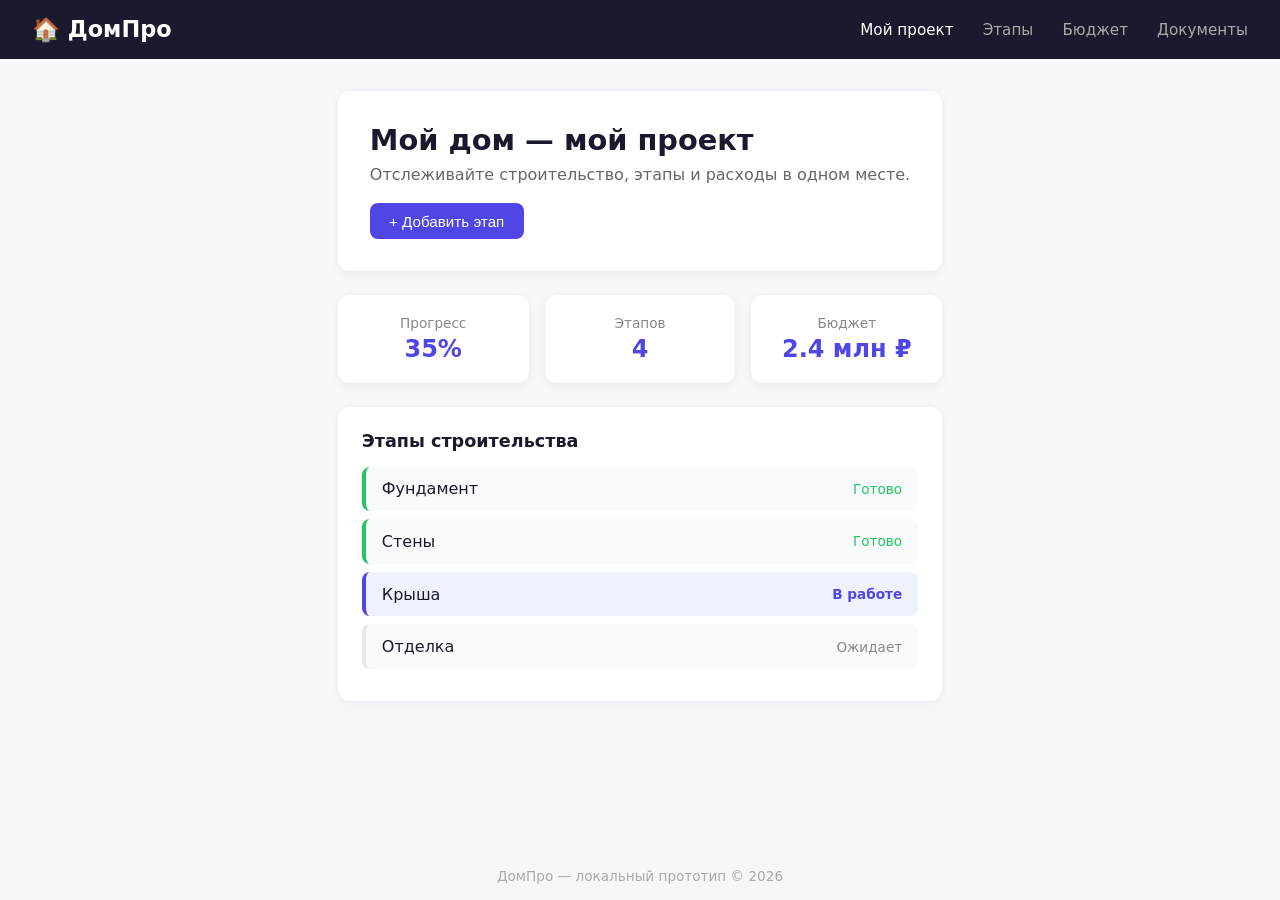
==== index.html @ 9879916e "Initial commit: ДомПро prototype landing page. Add static HTML/CSS/JS prototype with project dashboa" ====
<!DOCTYPE html>
<html lang="ru">
<head>
  <meta charset="UTF-8" />
  <meta name="viewport" content="width=device-width, initial-scale=1.0" />
  <title>ДомПро — Мой проект</title>
  <link rel="stylesheet" href="css/style.css" />
</head>
<body>
  <header class="header">
    <div class="logo">🏠 ДомПро</div>
    <nav class="nav">
      <a href="#" class="active">Мой проект</a>
      <a href="#">Этапы</a>
      <a href="#">Бюджет</a>
      <a href="#">Документы</a>
    </nav>
  </header>

  <main class="container">
    <section class="hero">
      <h1>Мой дом — мой проект</h1>
      <p>Отслеживайте строительство, этапы и расходы в одном месте.</p>
      <button class="btn btn-primary" id="addStageBtn">+ Добавить этап</button>
    </section>

    <section class="stats">
      <div class="stat-card">
        <span class="stat-label">Прогресс</span>
        <span class="stat-value" id="progressValue">35%</span>
      </div>
      <div class="stat-card">
        <span class="stat-label">Этапов</span>
        <span class="stat-value" id="stagesCount">4</span>
      </div>
      <div class="stat-card">
        <span class="stat-label">Бюджет</span>
        <span class="stat-value">2.4 млн ₽</span>
      </div>
    </section>

    <section class="stages">
      <h2>Этапы строительства</h2>
      <ul class="stage-list" id="stageList">
        <li class="stage-item done">
          <span class="stage-name">Фундамент</span>
          <span class="stage-status">Готово</span>
        </li>
        <li class="stage-item done">
          <span class="stage-name">Стены</span>
          <span class="stage-status">Готово</span>
        </li>
        <li class="stage-item active">
          <span class="stage-name">Крыша</span>
          <span class="stage-status">В работе</span>
        </li>
        <li class="stage-item">
          <span class="stage-name">Отделка</span>
          <span class="stage-status">Ожидает</span>
        </li>
      </ul>
    </section>
  </main>

  <footer class="footer">
    <p>ДомПро — локальный прототип © 2026</p>
  </footer>

  <script src="js/app.js"></script>
</body>
</html>
---- css/style.css ----
* {
  margin: 0;
  padding: 0;
  box-sizing: border-box;
}

body {
  font-family: system-ui, -apple-system, sans-serif;
  background: #f5f7fa;
  color: #1a1a2e;
  min-height: 100vh;
  display: flex;
  flex-direction: column;
}

.header {
  background: #1a1a2e;
  color: white;
  padding: 1rem 2rem;
  display: flex;
  justify-content: space-between;
  align-items: center;
}

.logo {
  font-size: 1.4rem;
  font-weight: 700;
}

.nav a {
  color: #aaa;
  text-decoration: none;
  margin-left: 1.5rem;
  font-size: 0.95rem;
}

.nav a.active,
.nav a:hover {
  color: white;
}

.container {
  max-width: 900px;
  margin: 0 auto;
  padding: 2rem;
  flex: 1;
}

.hero {
  background: white;
  border-radius: 12px;
  padding: 2rem;
  margin-bottom: 1.5rem;
  box-shadow: 0 2px 8px rgba(0, 0, 0, 0.06);
}

.hero h1 {
  font-size: 1.8rem;
  margin-bottom: 0.5rem;
}

.hero p {
  color: #666;
  margin-bottom: 1.2rem;
}

.btn {
  padding: 0.6rem 1.2rem;
  border: none;
  border-radius: 8px;
  cursor: pointer;
  font-size: 0.95rem;
}

.btn-primary {
  background: #4f46e5;
  color: white;
}

.btn-primary:hover {
  background: #4338ca;
}

.stats {
  display: grid;
  grid-template-columns: repeat(3, 1fr);
  gap: 1rem;
  margin-bottom: 1.5rem;
}

.stat-card {
  background: white;
  border-radius: 12px;
  padding: 1.2rem;
  text-align: center;
  box-shadow: 0 2px 8px rgba(0, 0, 0, 0.06);
}

.stat-label {
  display: block;
  color: #888;
  font-size: 0.85rem;
  margin-bottom: 0.3rem;
}

.stat-value {
  font-size: 1.5rem;
  font-weight: 700;
  color: #4f46e5;
}

.stages {
  background: white;
  border-radius: 12px;
  padding: 1.5rem;
  box-shadow: 0 2px 8px rgba(0, 0, 0, 0.06);
}

.stages h2 {
  font-size: 1.1rem;
  margin-bottom: 1rem;
}

.stage-list {
  list-style: none;
}

.stage-item {
  display: flex;
  justify-content: space-between;
  align-items: center;
  padding: 0.8rem 1rem;
  border-radius: 8px;
  margin-bottom: 0.5rem;
  background: #f9fafb;
  border-left: 4px solid #e5e7eb;
}

.stage-item.done {
  border-left-color: #22c55e;
}

.stage-item.active {
  border-left-color: #4f46e5;
  background: #eef2ff;
}

.stage-name {
  font-weight: 500;
}

.stage-status {
  font-size: 0.85rem;
  color: #888;
}

.stage-item.done .stage-status {
  color: #22c55e;
}

.stage-item.active .stage-status {
  color: #4f46e5;
  font-weight: 600;
}

.footer {
  text-align: center;
  padding: 1rem;
  color: #aaa;
  font-size: 0.85rem;
}
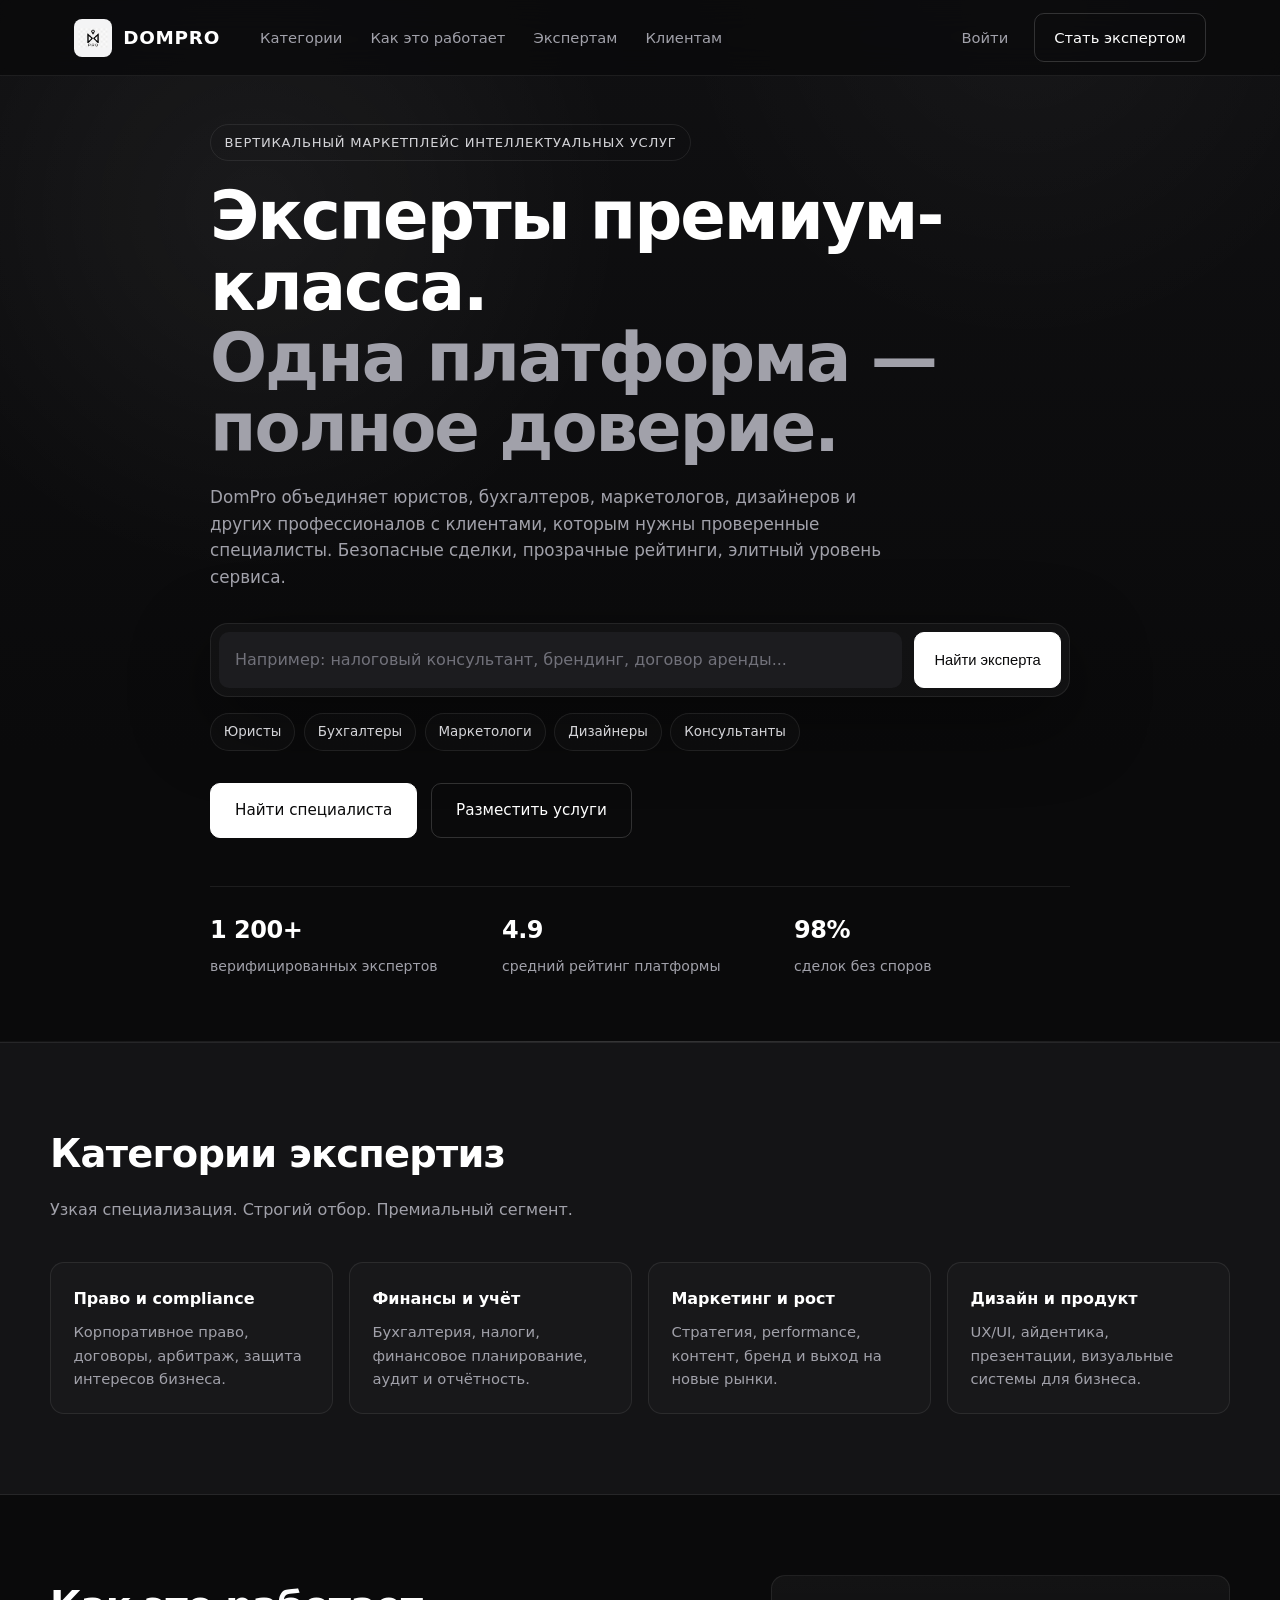
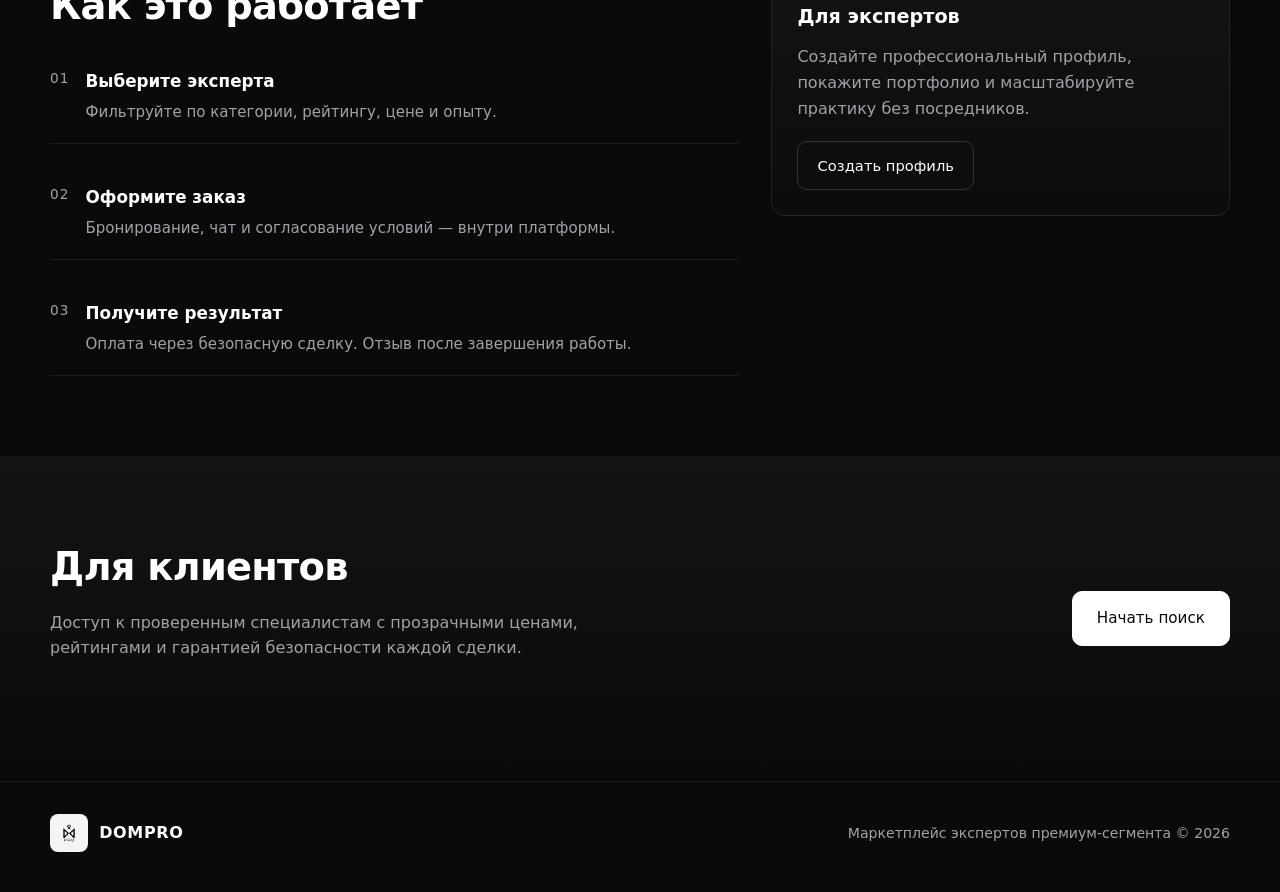
==== commit 521bbeb8: "feat: backend MVP - auth, profiles, verification, test data - Registration, login, JWT authenticatio" ====
--- a/index.html
+++ b/index.html
@@ -3,67 +3,182 @@
 <head>
   <meta charset="UTF-8" />
   <meta name="viewport" content="width=device-width, initial-scale=1.0" />
-  <title>ДомПро — Мой проект</title>
+  <meta name="description" content="DomPro — премиальный маркетплейс экспертов. Найдите проверенных специалистов или масштабируйте свою практику." />
+  <title>DomPro — Маркетплейс экспертов</title>
+  <link rel="icon" href="assets/logo.png" type="image/png" />
   <link rel="stylesheet" href="css/style.css" />
 </head>
 <body>
   <header class="header">
-    <div class="logo">🏠 ДомПро</div>
-    <nav class="nav">
-      <a href="#" class="active">Мой проект</a>
-      <a href="#">Этапы</a>
-      <a href="#">Бюджет</a>
-      <a href="#">Документы</a>
-    </nav>
+    <div class="header-inner">
+      <a href="index.html" class="logo">
+        <img src="assets/logo.png" alt="DomPro" class="logo-img" />
+        <span class="logo-text">DomPro</span>
+      </a>
+
+      <button class="nav-toggle" id="navToggle" aria-label="Открыть меню" aria-expanded="false">
+        <span></span>
+        <span></span>
+      </button>
+
+      <nav class="nav" id="mainNav">
+        <a href="#categories">Категории</a>
+        <a href="#how">Как это работает</a>
+        <a href="#experts">Экспертам</a>
+        <a href="#clients">Клиентам</a>
+      </nav>
+
+      <div class="header-actions">
+        <a href="#" class="btn btn-ghost">Войти</a>
+        <a href="#" class="btn btn-outline">Стать экспертом</a>
+      </div>
+    </div>
   </header>
 
-  <main class="container">
-    <section class="hero">
-      <h1>Мой дом — мой проект</h1>
-      <p>Отслеживайте строительство, этапы и расходы в одном месте.</p>
-      <button class="btn btn-primary" id="addStageBtn">+ Добавить этап</button>
-    </section>
+  <main>
+    <section class="hero" id="hero">
+      <div class="hero-bg" aria-hidden="true"></div>
 
-    <section class="stats">
-      <div class="stat-card">
-        <span class="stat-label">Прогресс</span>
-        <span class="stat-value" id="progressValue">35%</span>
-      </div>
-      <div class="stat-card">
-        <span class="stat-label">Этапов</span>
-        <span class="stat-value" id="stagesCount">4</span>
-      </div>
-      <div class="stat-card">
-        <span class="stat-label">Бюджет</span>
-        <span class="stat-value">2.4 млн ₽</span>
+      <div class="hero-inner">
+        <p class="hero-eyebrow">Вертикальный маркетплейс интеллектуальных услуг</p>
+
+        <h1 class="hero-title">
+          Эксперты премиум-класса.<br />
+          <span class="hero-title-accent">Одна платформа — полное доверие.</span>
+        </h1>
+
+        <p class="hero-subtitle">
+          DomPro объединяет юристов, бухгалтеров, маркетологов, дизайнеров и других
+          профессионалов с клиентами, которым нужны проверенные специалисты.
+          Безопасные сделки, прозрачные рейтинги, элитный уровень сервиса.
+        </p>
+
+        <form class="hero-search" id="heroSearch">
+          <label class="sr-only" for="searchInput">Поиск эксперта или услуги</label>
+          <input
+            type="search"
+            id="searchInput"
+            placeholder="Например: налоговый консультант, брендинг, договор аренды..."
+            autocomplete="off"
+          />
+          <button type="submit" class="btn btn-primary">Найти эксперта</button>
+        </form>
+
+        <div class="hero-tags" id="categoryTags">
+          <button type="button" class="tag" data-query="юрист">Юристы</button>
+          <button type="button" class="tag" data-query="бухгалтер">Бухгалтеры</button>
+          <button type="button" class="tag" data-query="маркетолог">Маркетологи</button>
+          <button type="button" class="tag" data-query="дизайнер">Дизайнеры</button>
+          <button type="button" class="tag" data-query="консультант">Консультанты</button>
+        </div>
+
+        <div class="hero-cta">
+          <a href="#" class="btn btn-primary btn-lg">Найти специалиста</a>
+          <a href="#" class="btn btn-outline btn-lg">Разместить услуги</a>
+        </div>
+
+        <ul class="hero-stats">
+          <li>
+            <strong>1 200+</strong>
+            <span>верифицированных экспертов</span>
+          </li>
+          <li>
+            <strong>4.9</strong>
+            <span>средний рейтинг платформы</span>
+          </li>
+          <li>
+            <strong>98%</strong>
+            <span>сделок без споров</span>
+          </li>
+        </ul>
       </div>
     </section>
 
-    <section class="stages">
-      <h2>Этапы строительства</h2>
-      <ul class="stage-list" id="stageList">
-        <li class="stage-item done">
-          <span class="stage-name">Фундамент</span>
-          <span class="stage-status">Готово</span>
-        </li>
-        <li class="stage-item done">
-          <span class="stage-name">Стены</span>
-          <span class="stage-status">Готово</span>
-        </li>
-        <li class="stage-item active">
-          <span class="stage-name">Крыша</span>
-          <span class="stage-status">В работе</span>
-        </li>
-        <li class="stage-item">
-          <span class="stage-name">Отделка</span>
-          <span class="stage-status">Ожидает</span>
-        </li>
-      </ul>
+    <section class="section section-dark" id="categories">
+      <div class="section-inner">
+        <h2 class="section-title">Категории экспертиз</h2>
+        <p class="section-lead">Узкая специализация. Строгий отбор. Премиальный сегмент.</p>
+
+        <div class="category-grid">
+          <article class="category-card">
+            <h3>Право и compliance</h3>
+            <p>Корпоративное право, договоры, арбитраж, защита интересов бизнеса.</p>
+          </article>
+          <article class="category-card">
+            <h3>Финансы и учёт</h3>
+            <p>Бухгалтерия, налоги, финансовое планирование, аудит и отчётность.</p>
+          </article>
+          <article class="category-card">
+            <h3>Маркетинг и рост</h3>
+            <p>Стратегия, performance, контент, бренд и выход на новые рынки.</p>
+          </article>
+          <article class="category-card">
+            <h3>Дизайн и продукт</h3>
+            <p>UX/UI, айдентика, презентации, визуальные системы для бизнеса.</p>
+          </article>
+        </div>
+      </div>
+    </section>
+
+    <section class="section" id="how">
+      <div class="section-inner section-split">
+        <div>
+          <h2 class="section-title">Как это работает</h2>
+          <ol class="steps">
+            <li>
+              <span class="step-num">01</span>
+              <div>
+                <h3>Выберите эксперта</h3>
+                <p>Фильтруйте по категории, рейтингу, цене и опыту.</p>
+              </div>
+            </li>
+            <li>
+              <span class="step-num">02</span>
+              <div>
+                <h3>Оформите заказ</h3>
+                <p>Бронирование, чат и согласование условий — внутри платформы.</p>
+              </div>
+            </li>
+            <li>
+              <span class="step-num">03</span>
+              <div>
+                <h3>Получите результат</h3>
+                <p>Оплата через безопасную сделку. Отзыв после завершения работы.</p>
+              </div>
+            </li>
+          </ol>
+        </div>
+
+        <aside class="trust-panel" id="experts">
+          <h3>Для экспертов</h3>
+          <p>Создайте профессиональный профиль, покажите портфолио и масштабируйте практику без посредников.</p>
+          <a href="#" class="btn btn-outline">Создать профиль</a>
+        </aside>
+      </div>
+    </section>
+
+    <section class="section section-muted" id="clients">
+      <div class="section-inner clients-banner">
+        <div>
+          <h2 class="section-title">Для клиентов</h2>
+          <p class="section-lead">
+            Доступ к проверенным специалистам с прозрачными ценами,
+            рейтингами и гарантией безопасности каждой сделки.
+          </p>
+        </div>
+        <a href="#" class="btn btn-primary btn-lg">Начать поиск</a>
+      </div>
     </section>
   </main>
 
   <footer class="footer">
-    <p>ДомПро — локальный прототип © 2026</p>
+    <div class="footer-inner">
+      <a href="index.html" class="logo logo-footer">
+        <img src="assets/logo.png" alt="DomPro" class="logo-img" />
+        <span class="logo-text">DomPro</span>
+      </a>
+      <p>Маркетплейс экспертов премиум-сегмента © 2026</p>
+    </div>
   </footer>
 
   <script src="js/app.js"></script>
--- a/css/style.css
+++ b/css/style.css
@@ -1,171 +1,571 @@
+:root {
+  --bg-deep: #0a0a0b;
+  --bg-graphite: #141416;
+  --bg-elevated: #1c1c1f;
+  --bg-muted: #f4f4f5;
+  --border: rgba(255, 255, 255, 0.08);
+  --border-strong: rgba(255, 255, 255, 0.16);
+  --text: #ffffff;
+  --text-muted: #a1a1aa;
+  --text-soft: #d4d4d8;
+  --accent: #e4e4e7;
+  --shadow: 0 24px 80px rgba(0, 0, 0, 0.45);
+  --radius: 14px;
+  --radius-sm: 10px;
+  --header-height: 76px;
+  --font: "Segoe UI", system-ui, -apple-system, sans-serif;
+}
+
 * {
   margin: 0;
   padding: 0;
   box-sizing: border-box;
 }
 
+html {
+  scroll-behavior: smooth;
+}
+
 body {
-  font-family: system-ui, -apple-system, sans-serif;
-  background: #f5f7fa;
-  color: #1a1a2e;
+  font-family: var(--font);
+  background: var(--bg-deep);
+  color: var(--text);
   min-height: 100vh;
-  display: flex;
-  flex-direction: column;
-}
+  line-height: 1.6;
+}
+
+a {
+  color: inherit;
+}
+
+.sr-only {
+  position: absolute;
+  width: 1px;
+  height: 1px;
+  padding: 0;
+  margin: -1px;
+  overflow: hidden;
+  clip: rect(0, 0, 0, 0);
+  white-space: nowrap;
+  border: 0;
+}
+
+/* Header */
 
 .header {
-  background: #1a1a2e;
-  color: white;
-  padding: 1rem 2rem;
-  display: flex;
+  position: fixed;
+  inset: 0 0 auto 0;
+  z-index: 100;
+  height: var(--header-height);
+  background: rgba(10, 10, 11, 0.82);
+  backdrop-filter: blur(16px);
+  border-bottom: 1px solid var(--border);
+}
+
+.header-inner {
+  max-width: 1180px;
+  height: 100%;
+  margin: 0 auto;
+  padding: 0 1.5rem;
+  display: flex;
+  align-items: center;
+  gap: 1.5rem;
+}
+
+.logo {
+  display: flex;
+  align-items: center;
+  gap: 0.7rem;
+  text-decoration: none;
+  color: var(--text);
+  flex-shrink: 0;
+}
+
+.logo-img {
+  width: 38px;
+  height: 38px;
+  object-fit: contain;
+  border-radius: 8px;
+  background: #f4f4f5;
+  padding: 4px;
+}
+
+.logo-text {
+  font-size: 1.15rem;
+  font-weight: 600;
+  letter-spacing: 0.04em;
+  text-transform: uppercase;
+}
+
+.nav {
+  display: flex;
+  align-items: center;
+  gap: 1.75rem;
+  margin-left: 1rem;
+}
+
+.nav a {
+  color: var(--text-muted);
+  text-decoration: none;
+  font-size: 0.92rem;
+  transition: color 0.2s ease;
+}
+
+.nav a:hover {
+  color: var(--text);
+}
+
+.header-actions {
+  display: flex;
+  align-items: center;
+  gap: 0.75rem;
+  margin-left: auto;
+}
+
+.nav-toggle {
+  display: none;
+  width: 42px;
+  height: 42px;
+  border: 1px solid var(--border);
+  border-radius: var(--radius-sm);
+  background: transparent;
+  margin-left: auto;
+  cursor: pointer;
+}
+
+.nav-toggle span {
+  display: block;
+  width: 18px;
+  height: 1.5px;
+  margin: 5px auto;
+  background: var(--text);
+}
+
+/* Buttons */
+
+.btn {
+  display: inline-flex;
+  align-items: center;
+  justify-content: center;
+  padding: 0.72rem 1.2rem;
+  border-radius: var(--radius-sm);
+  font-size: 0.92rem;
+  font-weight: 500;
+  text-decoration: none;
+  border: 1px solid transparent;
+  cursor: pointer;
+  transition: background 0.2s ease, border-color 0.2s ease, color 0.2s ease;
+  white-space: nowrap;
+}
+
+.btn-primary {
+  background: var(--text);
+  color: var(--bg-deep);
+  border-color: var(--text);
+}
+
+.btn-primary:hover {
+  background: var(--accent);
+  border-color: var(--accent);
+}
+
+.btn-outline {
+  background: transparent;
+  color: var(--text);
+  border-color: var(--border-strong);
+}
+
+.btn-outline:hover {
+  background: rgba(255, 255, 255, 0.04);
+  border-color: rgba(255, 255, 255, 0.28);
+}
+
+.btn-ghost {
+  background: transparent;
+  color: var(--text-muted);
+  padding-inline: 0.8rem;
+}
+
+.btn-ghost:hover {
+  color: var(--text);
+}
+
+.btn-lg {
+  padding: 0.9rem 1.5rem;
+  font-size: 0.95rem;
+}
+
+/* Hero */
+
+.hero {
+  position: relative;
+  min-height: 100vh;
+  display: flex;
+  align-items: center;
+  padding: calc(var(--header-height) + 3rem) 1.5rem 4rem;
+  overflow: hidden;
+}
+
+.hero-bg {
+  position: absolute;
+  inset: 0;
+  background:
+    radial-gradient(circle at 20% 20%, rgba(255, 255, 255, 0.05), transparent 28%),
+    radial-gradient(circle at 80% 0%, rgba(255, 255, 255, 0.03), transparent 24%),
+    linear-gradient(180deg, #101012 0%, var(--bg-deep) 72%);
+}
+
+.hero-bg::after {
+  content: "";
+  position: absolute;
+  inset: auto -10% 0;
+  height: 1px;
+  background: linear-gradient(90deg, transparent, rgba(255, 255, 255, 0.18), transparent);
+}
+
+.hero-inner {
+  position: relative;
+  max-width: 860px;
+  margin: 0 auto;
+}
+
+.hero-eyebrow {
+  display: inline-block;
+  margin-bottom: 1.25rem;
+  padding: 0.45rem 0.85rem;
+  border: 1px solid var(--border);
+  border-radius: 999px;
+  color: var(--text-soft);
+  font-size: 0.82rem;
+  letter-spacing: 0.06em;
+  text-transform: uppercase;
+}
+
+.hero-title {
+  font-size: clamp(2.4rem, 6vw, 4.2rem);
+  line-height: 1.05;
+  font-weight: 600;
+  letter-spacing: -0.03em;
+  margin-bottom: 1.25rem;
+}
+
+.hero-title-accent {
+  color: var(--text-muted);
+}
+
+.hero-subtitle {
+  max-width: 680px;
+  color: var(--text-muted);
+  font-size: 1.05rem;
+  margin-bottom: 2rem;
+}
+
+.hero-search {
+  display: flex;
+  gap: 0.75rem;
+  padding: 0.5rem;
+  background: rgba(255, 255, 255, 0.03);
+  border: 1px solid var(--border);
+  border-radius: calc(var(--radius) + 4px);
+  box-shadow: var(--shadow);
+  margin-bottom: 1rem;
+}
+
+.hero-search input {
+  flex: 1;
+  min-width: 0;
+  padding: 0.95rem 1rem;
+  border: none;
+  border-radius: var(--radius-sm);
+  background: var(--bg-elevated);
+  color: var(--text);
+  font: inherit;
+}
+
+.hero-search input::placeholder {
+  color: #71717a;
+}
+
+.hero-search input:focus {
+  outline: 1px solid rgba(255, 255, 255, 0.18);
+}
+
+.hero-tags {
+  display: flex;
+  flex-wrap: wrap;
+  gap: 0.55rem;
+  margin-bottom: 2rem;
+}
+
+.tag {
+  padding: 0.45rem 0.8rem;
+  border-radius: 999px;
+  border: 1px solid var(--border);
+  background: rgba(255, 255, 255, 0.02);
+  color: var(--text-soft);
+  font: inherit;
+  font-size: 0.84rem;
+  cursor: pointer;
+  transition: background 0.2s ease, border-color 0.2s ease;
+}
+
+.tag:hover,
+.tag.active {
+  background: rgba(255, 255, 255, 0.06);
+  border-color: var(--border-strong);
+  color: var(--text);
+}
+
+.hero-cta {
+  display: flex;
+  flex-wrap: wrap;
+  gap: 0.85rem;
+  margin-bottom: 3rem;
+}
+
+.hero-stats {
+  list-style: none;
+  display: grid;
+  grid-template-columns: repeat(3, minmax(0, 1fr));
+  gap: 1rem;
+  padding-top: 1.5rem;
+  border-top: 1px solid var(--border);
+}
+
+.hero-stats li {
+  padding-right: 1rem;
+}
+
+.hero-stats strong {
+  display: block;
+  font-size: 1.5rem;
+  font-weight: 600;
+  letter-spacing: -0.02em;
+  margin-bottom: 0.2rem;
+}
+
+.hero-stats span {
+  color: var(--text-muted);
+  font-size: 0.88rem;
+}
+
+/* Sections */
+
+.section {
+  padding: 5rem 1.5rem;
+  background: var(--bg-deep);
+}
+
+.section-dark {
+  background: var(--bg-graphite);
+  border-block: 1px solid var(--border);
+}
+
+.section-muted {
+  background: linear-gradient(180deg, var(--bg-graphite), var(--bg-deep));
+}
+
+.section-inner {
+  max-width: 1180px;
+  margin: 0 auto;
+}
+
+.section-title {
+  font-size: clamp(1.7rem, 3vw, 2.4rem);
+  font-weight: 600;
+  letter-spacing: -0.02em;
+  margin-bottom: 0.75rem;
+}
+
+.section-lead {
+  color: var(--text-muted);
+  max-width: 620px;
+  margin-bottom: 2.5rem;
+}
+
+.category-grid {
+  display: grid;
+  grid-template-columns: repeat(4, minmax(0, 1fr));
+  gap: 1rem;
+}
+
+.category-card {
+  padding: 1.4rem;
+  border: 1px solid var(--border);
+  border-radius: var(--radius);
+  background: rgba(255, 255, 255, 0.02);
+  transition: border-color 0.2s ease, transform 0.2s ease;
+}
+
+.category-card:hover {
+  border-color: var(--border-strong);
+  transform: translateY(-2px);
+}
+
+.category-card h3 {
+  font-size: 1rem;
+  margin-bottom: 0.55rem;
+}
+
+.category-card p {
+  color: var(--text-muted);
+  font-size: 0.92rem;
+}
+
+.section-split {
+  display: grid;
+  grid-template-columns: 1.2fr 0.8fr;
+  gap: 2rem;
+  align-items: start;
+}
+
+.steps {
+  list-style: none;
+  display: grid;
+  gap: 1.25rem;
+}
+
+.steps li {
+  display: grid;
+  grid-template-columns: auto 1fr;
+  gap: 1rem;
+  padding: 1.2rem 0;
+  border-bottom: 1px solid var(--border);
+}
+
+.step-num {
+  color: var(--text-muted);
+  font-size: 0.85rem;
+  letter-spacing: 0.08em;
+}
+
+.steps h3 {
+  font-size: 1.05rem;
+  margin-bottom: 0.35rem;
+}
+
+.steps p {
+  color: var(--text-muted);
+  font-size: 0.94rem;
+}
+
+.trust-panel {
+  padding: 1.6rem;
+  border: 1px solid var(--border);
+  border-radius: var(--radius);
+  background: linear-gradient(180deg, rgba(255, 255, 255, 0.04), rgba(255, 255, 255, 0.01));
+}
+
+.trust-panel h3 {
+  font-size: 1.2rem;
+  margin-bottom: 0.75rem;
+}
+
+.trust-panel p {
+  color: var(--text-muted);
+  margin-bottom: 1.25rem;
+}
+
+.clients-banner {
+  display: flex;
+  align-items: center;
   justify-content: space-between;
-  align-items: center;
-}
-
-.logo {
-  font-size: 1.4rem;
-  font-weight: 700;
-}
-
-.nav a {
-  color: #aaa;
-  text-decoration: none;
-  margin-left: 1.5rem;
-  font-size: 0.95rem;
-}
-
-.nav a.active,
-.nav a:hover {
-  color: white;
-}
-
-.container {
-  max-width: 900px;
+  gap: 2rem;
+}
+
+/* Footer */
+
+.footer {
+  border-top: 1px solid var(--border);
+  padding: 2rem 1.5rem 2.5rem;
+  background: var(--bg-deep);
+}
+
+.footer-inner {
+  max-width: 1180px;
   margin: 0 auto;
-  padding: 2rem;
-  flex: 1;
-}
-
-.hero {
-  background: white;
-  border-radius: 12px;
-  padding: 2rem;
-  margin-bottom: 1.5rem;
-  box-shadow: 0 2px 8px rgba(0, 0, 0, 0.06);
-}
-
-.hero h1 {
-  font-size: 1.8rem;
-  margin-bottom: 0.5rem;
-}
-
-.hero p {
-  color: #666;
-  margin-bottom: 1.2rem;
-}
-
-.btn {
-  padding: 0.6rem 1.2rem;
-  border: none;
-  border-radius: 8px;
-  cursor: pointer;
-  font-size: 0.95rem;
-}
-
-.btn-primary {
-  background: #4f46e5;
-  color: white;
-}
-
-.btn-primary:hover {
-  background: #4338ca;
-}
-
-.stats {
-  display: grid;
-  grid-template-columns: repeat(3, 1fr);
+  display: flex;
+  align-items: center;
+  justify-content: space-between;
   gap: 1rem;
-  margin-bottom: 1.5rem;
-}
-
-.stat-card {
-  background: white;
-  border-radius: 12px;
-  padding: 1.2rem;
-  text-align: center;
-  box-shadow: 0 2px 8px rgba(0, 0, 0, 0.06);
-}
-
-.stat-label {
-  display: block;
-  color: #888;
-  font-size: 0.85rem;
-  margin-bottom: 0.3rem;
-}
-
-.stat-value {
-  font-size: 1.5rem;
-  font-weight: 700;
-  color: #4f46e5;
-}
-
-.stages {
-  background: white;
-  border-radius: 12px;
-  padding: 1.5rem;
-  box-shadow: 0 2px 8px rgba(0, 0, 0, 0.06);
-}
-
-.stages h2 {
-  font-size: 1.1rem;
-  margin-bottom: 1rem;
-}
-
-.stage-list {
-  list-style: none;
-}
-
-.stage-item {
-  display: flex;
-  justify-content: space-between;
-  align-items: center;
-  padding: 0.8rem 1rem;
-  border-radius: 8px;
-  margin-bottom: 0.5rem;
-  background: #f9fafb;
-  border-left: 4px solid #e5e7eb;
-}
-
-.stage-item.done {
-  border-left-color: #22c55e;
-}
-
-.stage-item.active {
-  border-left-color: #4f46e5;
-  background: #eef2ff;
-}
-
-.stage-name {
-  font-weight: 500;
-}
-
-.stage-status {
-  font-size: 0.85rem;
-  color: #888;
-}
-
-.stage-item.done .stage-status {
-  color: #22c55e;
-}
-
-.stage-item.active .stage-status {
-  color: #4f46e5;
-  font-weight: 600;
-}
-
-.footer {
-  text-align: center;
-  padding: 1rem;
-  color: #aaa;
-  font-size: 0.85rem;
-}
+  flex-wrap: wrap;
+}
+
+.logo-footer .logo-text {
+  font-size: 1rem;
+}
+
+.footer p {
+  color: var(--text-muted);
+  font-size: 0.88rem;
+}
+
+/* Responsive */
+
+@media (max-width: 980px) {
+  .category-grid {
+    grid-template-columns: repeat(2, minmax(0, 1fr));
+  }
+
+  .section-split {
+    grid-template-columns: 1fr;
+  }
+}
+
+@media (max-width: 768px) {
+  .nav-toggle {
+    display: block;
+  }
+
+  .nav,
+  .header-actions {
+    display: none;
+  }
+
+  .header-inner.nav-open .nav,
+  .header-inner.nav-open .header-actions {
+    display: flex;
+  }
+
+  .header-inner.nav-open {
+    flex-wrap: wrap;
+    align-content: flex-start;
+    padding-block: 1rem;
+    height: auto;
+    min-height: var(--header-height);
+  }
+
+  .header-inner.nav-open .nav {
+    order: 3;
+    width: 100%;
+    flex-direction: column;
+    align-items: flex-start;
+    gap: 0.9rem;
+    margin: 0;
+    padding-top: 0.5rem;
+  }
+
+  .header-inner.nav-open .header-actions {
+    order: 4;
+    width: 100%;
+    margin-left: 0;
+    padding-bottom: 0.5rem;
+  }
+
+  .hero-search {
+    flex-direction: column;
+  }
+
+  .hero-stats {
+    grid-template-columns: 1fr;
+  }
+
+  .clients-banner {
+    flex-direction: column;
+    align-items: flex-start;
+  }
+
+  .category-grid {
+    grid-template-columns: 1fr;
+  }
+}
